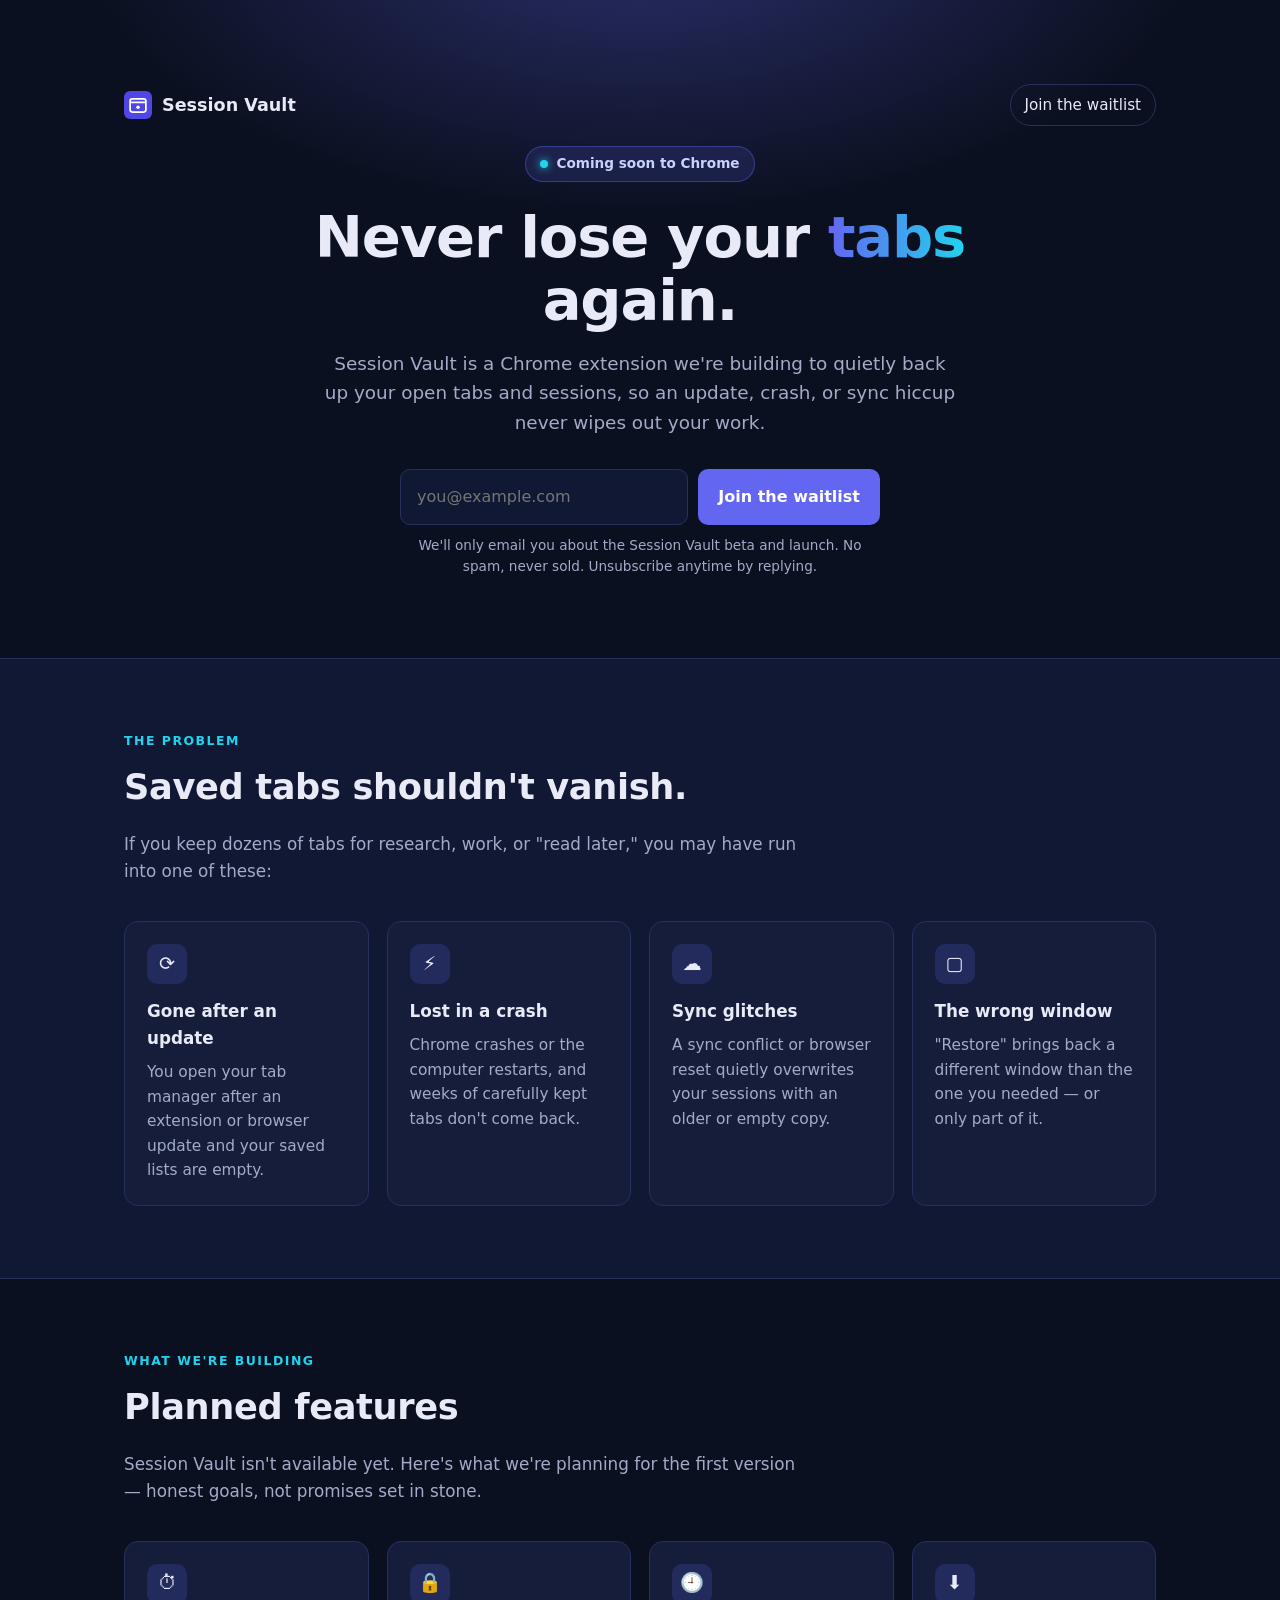
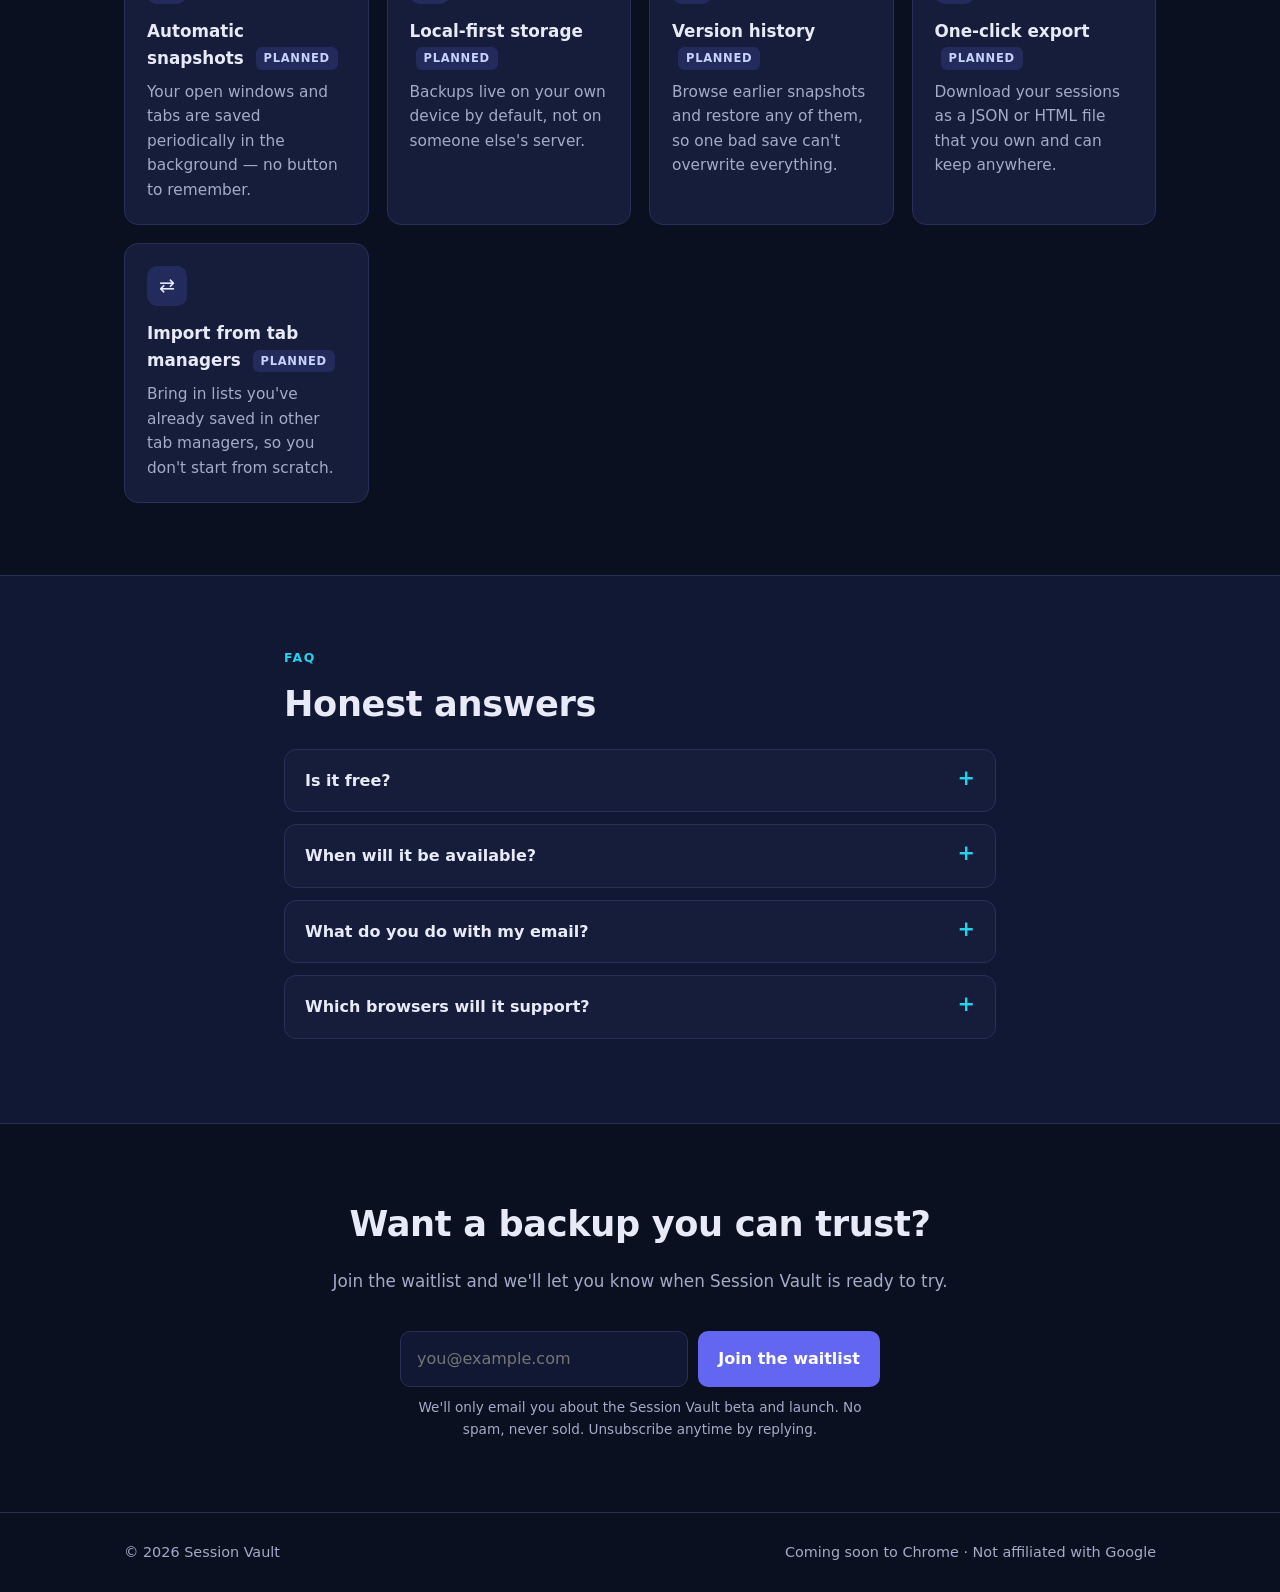
==== index.html @ 86558563 "Add Session Vault landing page" ====
<!doctype html>
<html lang="en">
<head>
  <meta charset="utf-8">
  <meta name="viewport" content="width=device-width, initial-scale=1">
  <title>Session Vault — Never lose your tabs again</title>
  <meta name="description" content="Session Vault is a Chrome extension we're building to automatically back up your open tabs and browsing sessions, with local-first storage and version history. Join the waitlist.">
  <meta name="theme-color" content="#0b1020">
  <link rel="icon" href="favicon.svg" type="image/svg+xml">
  <meta property="og:type" content="website">
  <meta property="og:title" content="Session Vault — Never lose your tabs again">
  <meta property="og:description" content="A Chrome extension we're building to reliably back up your tabs and sessions. Coming soon — join the waitlist.">
  <meta property="og:url" content="https://qqqq5566.github.io/session-vault/">
  <meta property="og:site_name" content="Session Vault">
  <meta name="twitter:card" content="summary">
  <meta name="twitter:title" content="Session Vault — Never lose your tabs again">
  <meta name="twitter:description" content="A Chrome extension we're building to reliably back up your tabs and sessions. Coming soon — join the waitlist.">
  <link rel="stylesheet" href="styles.css">
</head>
<body>
  <main>
  <div class="hero">
    <div class="wrap">
      <header>
      <nav class="nav" aria-label="Main">
        <a class="brand" href="#"><img src="favicon.svg" alt="" width="28" height="28">Session Vault</a>
        <a class="cta" href="#join">Join the waitlist</a>
      </nav>
      </header>
      <div id="top">
        <span class="badge">Coming soon to Chrome</span>
        <h1>Never lose your <span class="hl">tabs</span> again.</h1>
        <p class="sub">Session Vault is a Chrome extension we're building to quietly back up your open tabs and sessions, so an update, crash, or sync hiccup never wipes out your work.</p>
        <form class="waitlist" data-waitlist aria-label="Join the waitlist">
          <input type="text" name="_honey" tabindex="-1" autocomplete="off" style="display:none" aria-hidden="true">
          <div class="form-row">
            <label for="email-top" class="sr-only">Email address</label>
            <input id="email-top" type="email" required autocomplete="email" placeholder="you@example.com">
            <button type="submit">Join the waitlist</button>
          </div>
          <p class="privacy">We'll only email you about the Session Vault beta and launch. No spam, never sold. Unsubscribe anytime by replying.</p>
          <p class="form-success" role="status" tabindex="-1" hidden>You're on the list.<span>We'll email you when there's a beta. Thanks for helping us validate the idea.</span></p>
        </form>
      </div>
    </div>
  </div>

  <section class="alt" aria-labelledby="problem-title">
    <div class="wrap">
      <p class="eyebrow">The problem</p>
      <h2 id="problem-title">Saved tabs shouldn't vanish.</h2>
      <p class="lead">If you keep dozens of tabs for research, work, or "read later," you may have run into one of these:</p>
      <div class="grid">
        <div class="card"><div class="icon" aria-hidden="true">⟳</div><h3>Gone after an update</h3><p>You open your tab manager after an extension or browser update and your saved lists are empty.</p></div>
        <div class="card"><div class="icon" aria-hidden="true">⚡</div><h3>Lost in a crash</h3><p>Chrome crashes or the computer restarts, and weeks of carefully kept tabs don't come back.</p></div>
        <div class="card"><div class="icon" aria-hidden="true">☁</div><h3>Sync glitches</h3><p>A sync conflict or browser reset quietly overwrites your sessions with an older or empty copy.</p></div>
        <div class="card"><div class="icon" aria-hidden="true">▢</div><h3>The wrong window</h3><p>"Restore" brings back a different window than the one you needed — or only part of it.</p></div>
      </div>
    </div>
  </section>

  <section aria-labelledby="features-title">
    <div class="wrap">
      <p class="eyebrow">What we're building</p>
      <h2 id="features-title">Planned features</h2>
      <p class="lead">Session Vault isn't available yet. Here's what we're planning for the first version — honest goals, not promises set in stone.</p>
      <div class="grid">
        <div class="card"><div class="icon" aria-hidden="true">⏱</div><h3>Automatic snapshots <span class="tag">Planned</span></h3><p>Your open windows and tabs are saved periodically in the background — no button to remember.</p></div>
        <div class="card"><div class="icon" aria-hidden="true">🔒</div><h3>Local-first storage <span class="tag">Planned</span></h3><p>Backups live on your own device by default, not on someone else's server.</p></div>
        <div class="card"><div class="icon" aria-hidden="true">🕘</div><h3>Version history <span class="tag">Planned</span></h3><p>Browse earlier snapshots and restore any of them, so one bad save can't overwrite everything.</p></div>
        <div class="card"><div class="icon" aria-hidden="true">⬇</div><h3>One-click export <span class="tag">Planned</span></h3><p>Download your sessions as a JSON or HTML file that you own and can keep anywhere.</p></div>
        <div class="card"><div class="icon" aria-hidden="true">⇄</div><h3>Import from tab managers <span class="tag">Planned</span></h3><p>Bring in lists you've already saved in other tab managers, so you don't start from scratch.</p></div>
      </div>
    </div>
  </section>

  <section class="alt" aria-labelledby="faq-title">
    <div class="wrap faq">
      <p class="eyebrow">FAQ</p>
      <h2 id="faq-title">Honest answers</h2>
      <details><summary>Is it free?</summary><p>We haven't decided pricing yet. Joining the waitlist is free and doesn't commit you to anything.</p></details>
      <details><summary>When will it be available?</summary><p>We're validating interest first. We'll email you when there's a beta.</p></details>
      <details><summary>What do you do with my email?</summary><p>We only use it to tell you about the Session Vault beta and launch. We never sell or share it, and you can unsubscribe anytime by replying to any email.</p></details>
      <details><summary>Which browsers will it support?</summary><p>We're starting with Chrome. Other browsers may come later depending on interest.</p></details>
    </div>
  </section>

  <section id="join" class="final" aria-labelledby="join-title">
    <div class="wrap">
      <h2 id="join-title">Want a backup you can trust?</h2>
      <p class="lead">Join the waitlist and we'll let you know when Session Vault is ready to try.</p>
      <form class="waitlist" data-waitlist aria-label="Join the waitlist">
          <input type="text" name="_honey" tabindex="-1" autocomplete="off" style="display:none" aria-hidden="true">
          <div class="form-row">
            <label for="email-bottom" class="sr-only">Email address</label>
            <input id="email-bottom" type="email" required autocomplete="email" placeholder="you@example.com">
            <button type="submit">Join the waitlist</button>
          </div>
          <p class="privacy">We'll only email you about the Session Vault beta and launch. No spam, never sold. Unsubscribe anytime by replying.</p>
          <p class="form-success" role="status" tabindex="-1" hidden>You're on the list.<span>We'll email you when there's a beta. Thanks for helping us validate the idea.</span></p>
        </form>
    </div>
  </section>

  </main>

  <footer>
    <div class="wrap">
      <span>© 2026 Session Vault</span>
      <span>Coming soon to Chrome · Not affiliated with Google</span>
    </div>
  </footer>

  <noscript><p style="text-align:center;padding:12px">Please enable JavaScript to join the waitlist.</p></noscript>
  <script src="script.js"></script>
</body>
</html>
---- styles.css ----
:root{--bg:#0b1020;--bg2:#111833;--card:#151d3b;--text:#e8ebf7;--muted:#a3abc8;--accent:#6366f1;--accent2:#22d3ee;--border:#26305a;--radius:14px}
*{box-sizing:border-box}
html{scroll-behavior:smooth}
body{margin:0;font-family:system-ui,-apple-system,"Segoe UI",Roboto,"Helvetica Neue",Arial,sans-serif;background:var(--bg);color:var(--text);line-height:1.6;-webkit-font-smoothing:antialiased}
a{color:var(--accent2)}
.wrap{max-width:1080px;margin:0 auto;padding:0 24px}
.nav{display:flex;align-items:center;justify-content:space-between;padding:20px 0}
.brand{display:flex;align-items:center;gap:10px;font-weight:700;font-size:1.1rem;color:var(--text);text-decoration:none}
.brand img{width:28px;height:28px}
.nav a.cta{font-size:.95rem;text-decoration:none;color:var(--text);border:1px solid var(--border);padding:8px 14px;border-radius:999px}
.nav a.cta:hover{border-color:var(--accent)}
.hero{padding:64px 0 80px;text-align:center;background:radial-gradient(800px 400px at 50% -10%,rgba(99,102,241,.35),transparent 70%)}
.badge{display:inline-flex;align-items:center;gap:8px;font-size:.85rem;font-weight:600;color:#c7d2fe;background:rgba(99,102,241,.15);border:1px solid rgba(99,102,241,.4);padding:6px 14px;border-radius:999px}
.badge::before{content:"";width:8px;height:8px;border-radius:50%;background:var(--accent2);box-shadow:0 0 8px var(--accent2)}
h1{font-size:clamp(2.2rem,5vw,3.6rem);line-height:1.1;margin:24px auto 16px;max-width:800px;letter-spacing:-.02em}
h1 .hl{background:linear-gradient(90deg,var(--accent),var(--accent2));-webkit-background-clip:text;background-clip:text;color:transparent}
.sub{font-size:1.15rem;color:var(--muted);max-width:640px;margin:0 auto 32px}
.waitlist{max-width:480px;margin:0 auto}
.form-row{display:flex;gap:10px}
.form-row input{flex:1;min-width:0;font:inherit;padding:14px 16px;border-radius:10px;border:1px solid var(--border);background:var(--bg2);color:var(--text)}
.form-row input:focus{outline:2px solid var(--accent);outline-offset:1px;border-color:transparent}
.form-row button{font:inherit;font-weight:600;padding:14px 20px;border:0;border-radius:10px;background:var(--accent);color:#fff;cursor:pointer;white-space:nowrap}
.form-row button:hover{background:#5458e8}
.form-row button:focus-visible{outline:2px solid var(--accent2);outline-offset:2px}
.form-row button:disabled{opacity:.6;cursor:default}
.privacy{font-size:.85rem;color:var(--muted);margin:10px 0 0}
.form-success{margin:0;padding:14px 16px;border-radius:10px;background:rgba(34,211,238,.1);border:1px solid rgba(34,211,238,.4);color:var(--text);font-weight:600}
.form-success span{display:block;font-weight:400;color:var(--muted);font-size:.9rem}
.waitlist.is-done .form-row,.waitlist.is-done .privacy{display:none}
.sr-only{position:absolute;width:1px;height:1px;padding:0;margin:-1px;overflow:hidden;clip:rect(0,0,0,0);white-space:nowrap;border:0}
section{padding:72px 0}
section.alt{background:var(--bg2);border-top:1px solid var(--border);border-bottom:1px solid var(--border)}
.eyebrow{text-transform:uppercase;letter-spacing:.12em;font-size:.78rem;font-weight:700;color:var(--accent2);margin:0 0 8px}
h2{font-size:clamp(1.6rem,3vw,2.2rem);margin:0 0 16px;letter-spacing:-.01em}
.lead{color:var(--muted);max-width:680px;margin:0 0 36px;font-size:1.05rem}
.grid{display:grid;grid-template-columns:repeat(auto-fit,minmax(240px,1fr));gap:18px}
.card{background:var(--card);border:1px solid var(--border);border-radius:var(--radius);padding:22px}
.card h3{margin:0 0 8px;font-size:1.05rem}
.card p{margin:0;color:var(--muted);font-size:.96rem}
.icon{width:40px;height:40px;border-radius:10px;display:grid;place-items:center;background:rgba(99,102,241,.18);margin-bottom:14px;font-size:1.2rem}
.tag{display:inline-block;font-size:.72rem;font-weight:700;letter-spacing:.06em;text-transform:uppercase;color:#c7d2fe;background:rgba(99,102,241,.18);padding:2px 8px;border-radius:6px;margin-left:6px;vertical-align:middle}
.faq{max-width:760px}
.faq details{background:var(--card);border:1px solid var(--border);border-radius:12px;padding:4px 20px;margin-bottom:12px}
.faq summary{cursor:pointer;font-weight:600;padding:14px 0;list-style:none;display:flex;justify-content:space-between;gap:12px}
.faq summary::-webkit-details-marker{display:none}
.faq summary::after{content:"+";color:var(--accent2);font-size:1.3rem;line-height:1}
.faq details[open] summary::after{content:"−"}
.faq details p{margin:0 0 16px;color:var(--muted)}
.final{text-align:center}
.final .lead{margin-left:auto;margin-right:auto}
footer{border-top:1px solid var(--border);padding:28px 0;color:var(--muted);font-size:.9rem}
footer .wrap{display:flex;justify-content:space-between;flex-wrap:wrap;gap:8px}
@media (max-width:560px){
  .hero{padding:40px 0 56px}
  .form-row{flex-direction:column}
  .form-row button{width:100%}
  section{padding:56px 0}
  .nav a.cta{display:none}
}
@media (prefers-reduced-motion:reduce){html{scroll-behavior:auto}}
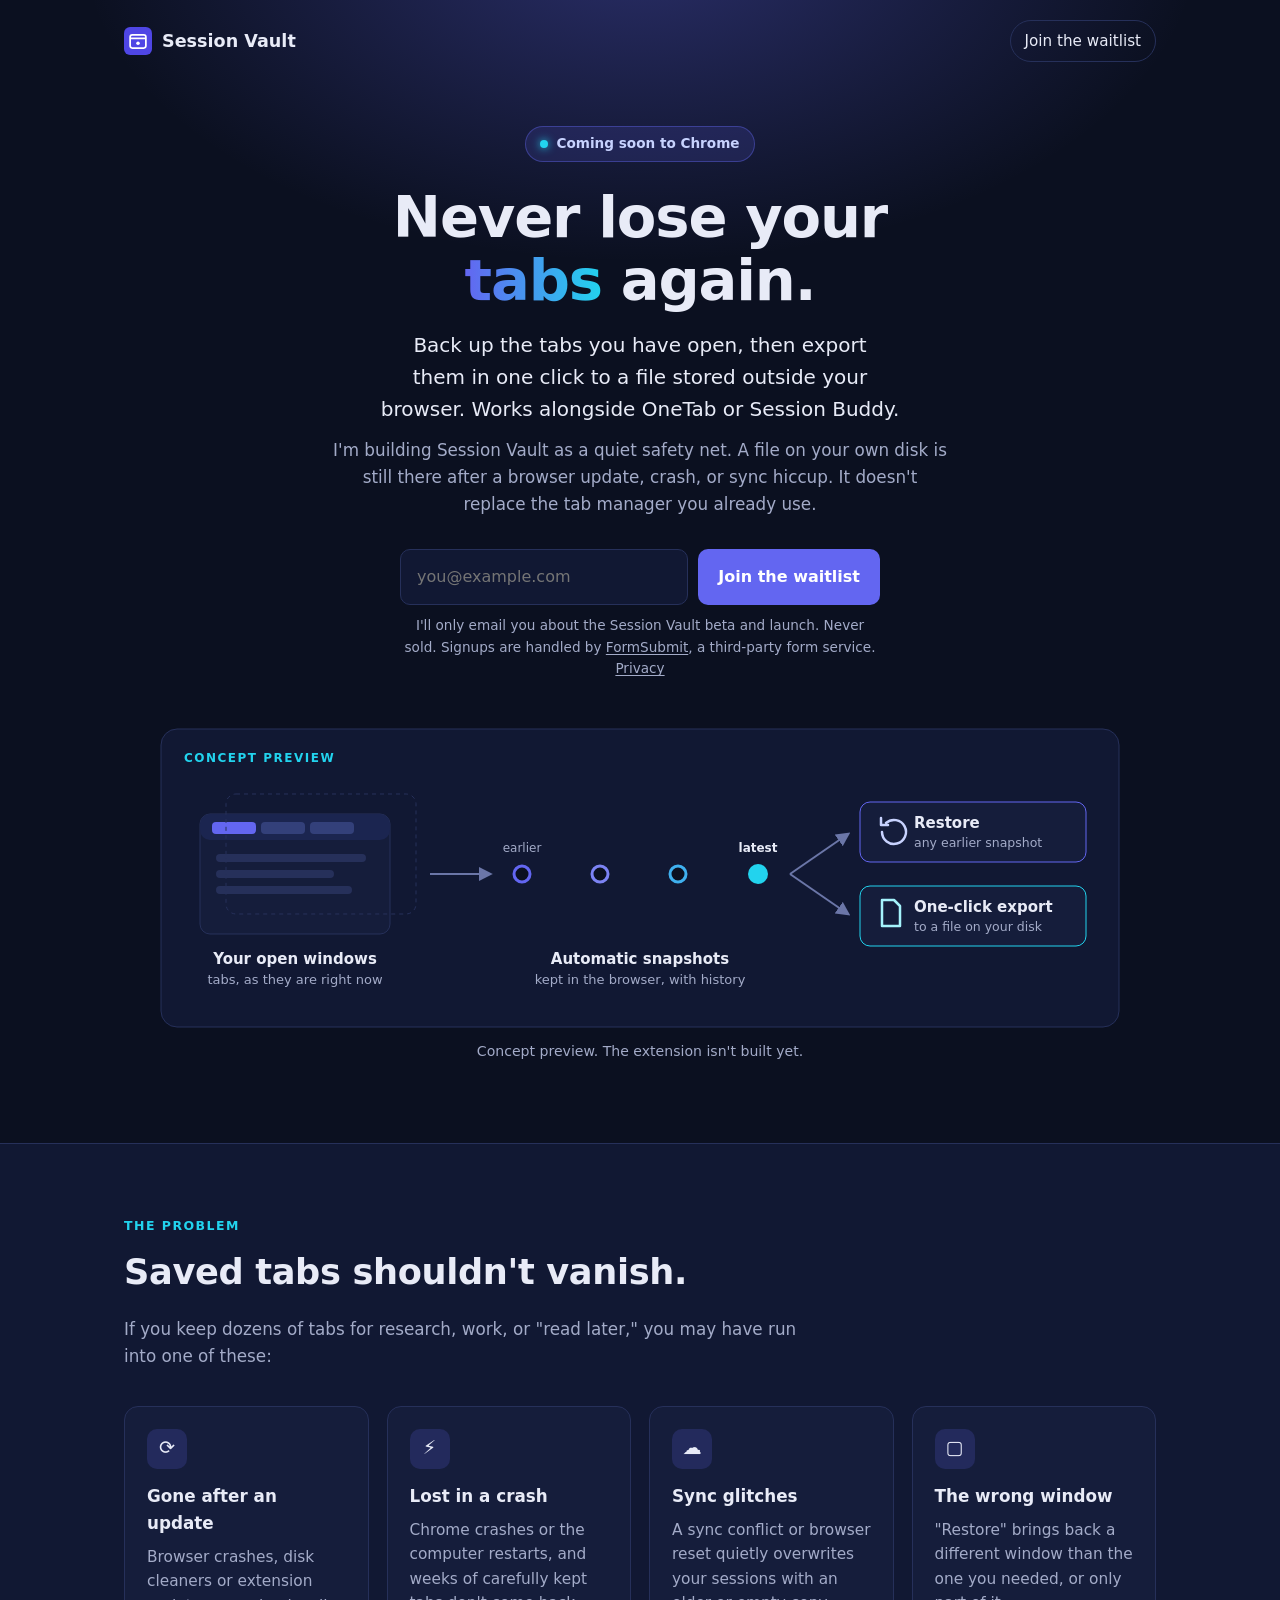
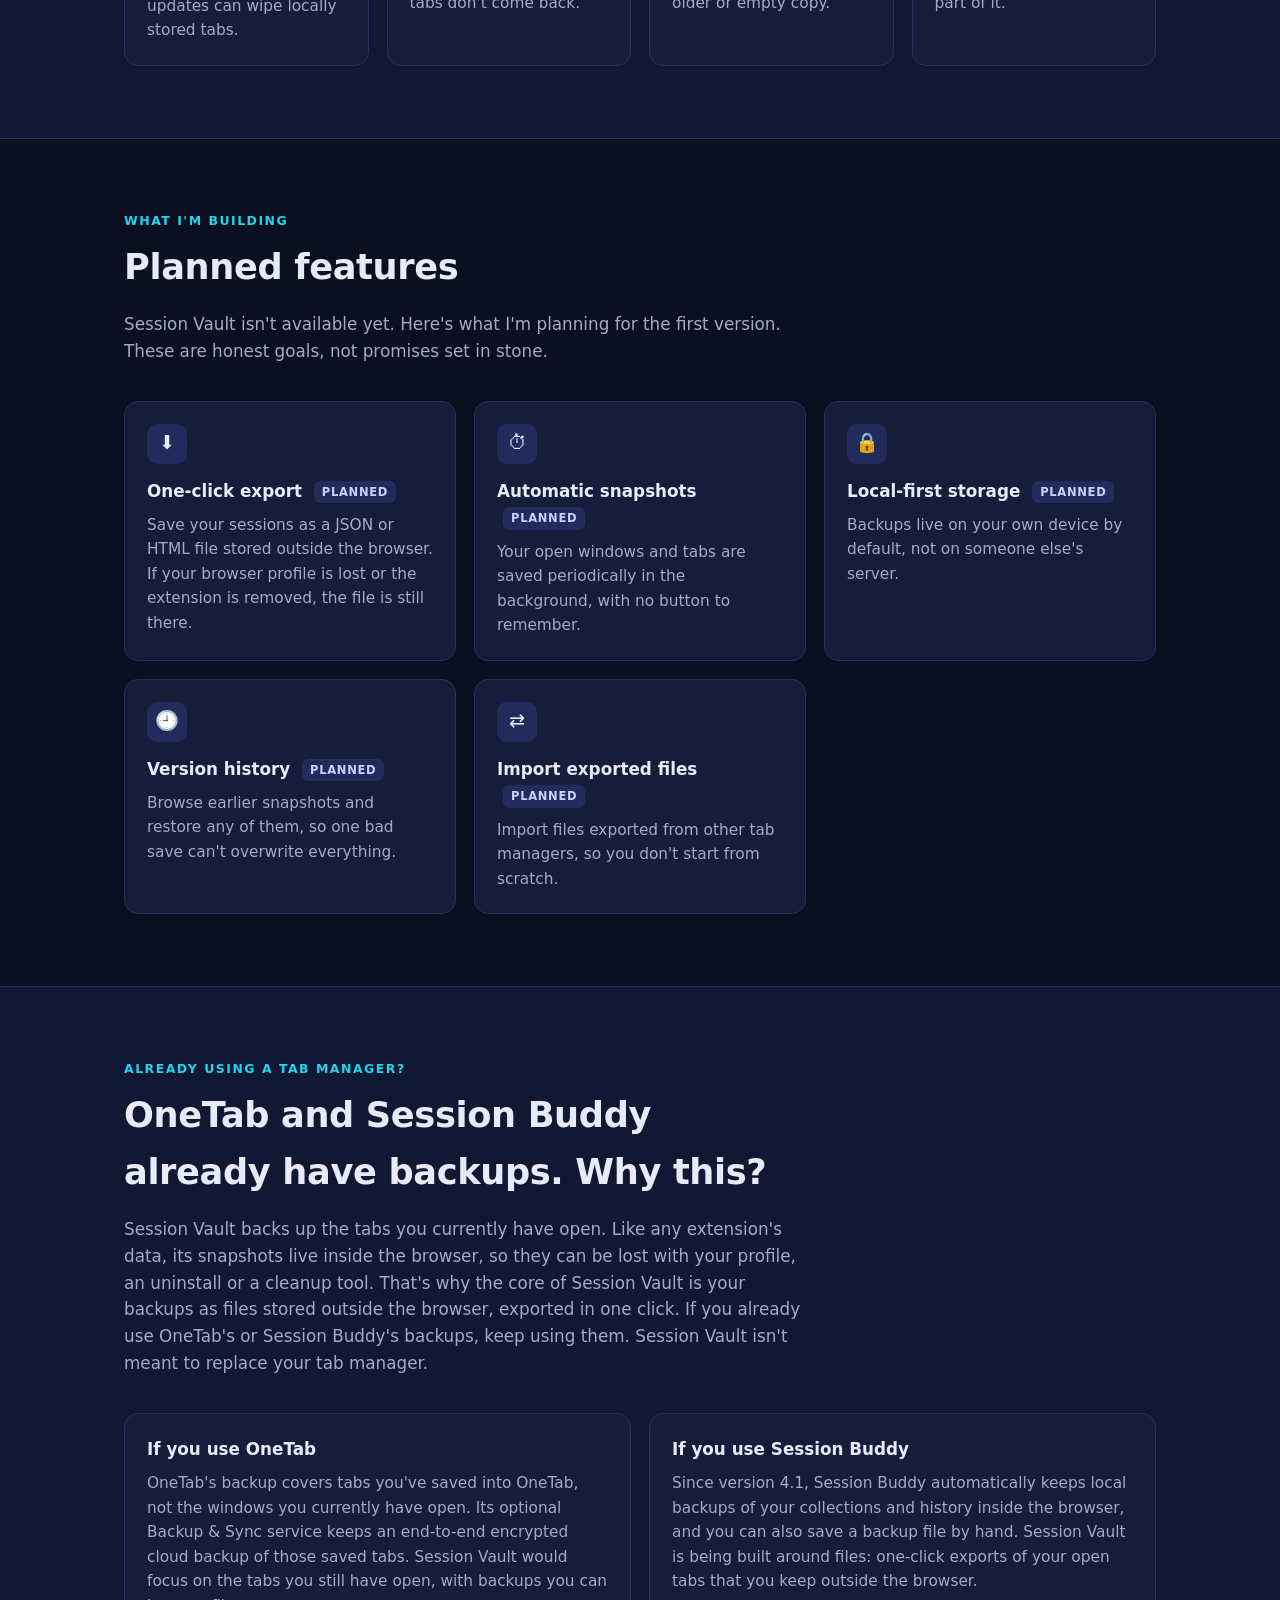
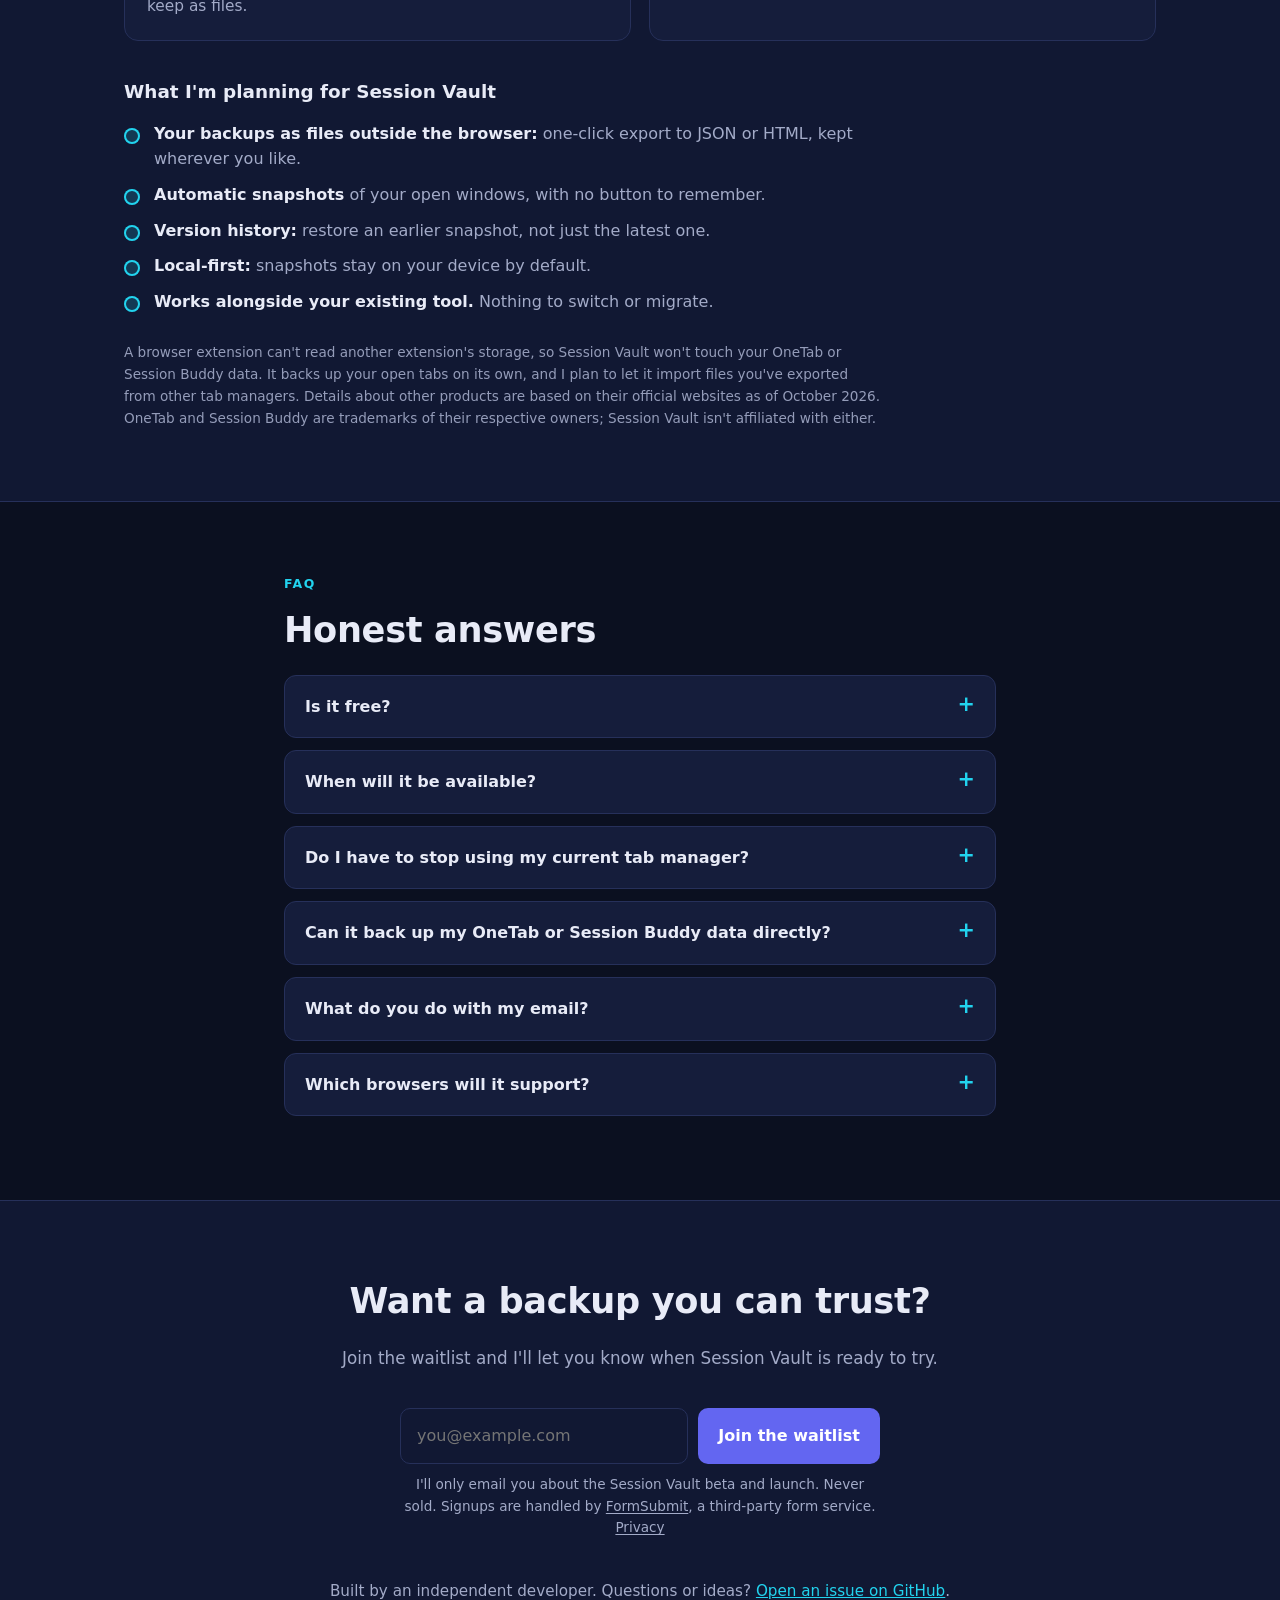
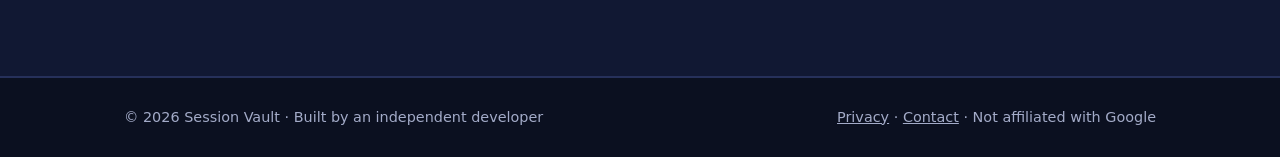
==== commit ce011001: "Landing page v3: comparison, privacy page, removal form" ====
--- a/index.html
+++ b/index.html
@@ -3,45 +3,139 @@
 <head>
   <meta charset="utf-8">
   <meta name="viewport" content="width=device-width, initial-scale=1">
-  <title>Session Vault — Never lose your tabs again</title>
-  <meta name="description" content="Session Vault is a Chrome extension we're building to automatically back up your open tabs and browsing sessions, with local-first storage and version history. Join the waitlist.">
+  <title>Session Vault | Never lose your tabs again</title>
+  <meta name="description" content="Session Vault is a Chrome extension I'm building. It backs up the tabs you have open, with version history and one-click export to a file stored outside your browser. Works alongside OneTab or Session Buddy. Join the waitlist.">
   <meta name="theme-color" content="#0b1020">
   <link rel="icon" href="favicon.svg" type="image/svg+xml">
   <meta property="og:type" content="website">
-  <meta property="og:title" content="Session Vault — Never lose your tabs again">
-  <meta property="og:description" content="A Chrome extension we're building to reliably back up your tabs and sessions. Coming soon — join the waitlist.">
+  <meta property="og:title" content="Session Vault | Never lose your tabs again">
+  <meta property="og:description" content="Back up the tabs you have open and export them in one click to a file outside your browser. A Chrome extension I'm building. Join the waitlist.">
   <meta property="og:url" content="https://qqqq5566.github.io/session-vault/">
   <meta property="og:site_name" content="Session Vault">
   <meta name="twitter:card" content="summary">
-  <meta name="twitter:title" content="Session Vault — Never lose your tabs again">
-  <meta name="twitter:description" content="A Chrome extension we're building to reliably back up your tabs and sessions. Coming soon — join the waitlist.">
+  <meta name="twitter:title" content="Session Vault | Never lose your tabs again">
+  <meta name="twitter:description" content="Back up the tabs you have open and export them in one click to a file outside your browser. A Chrome extension I'm building. Join the waitlist.">
   <link rel="stylesheet" href="styles.css">
 </head>
 <body>
-  <main>
-  <div class="hero">
-    <div class="wrap">
-      <header>
+  <header class="site-header">
+    <div class="wrap">
       <nav class="nav" aria-label="Main">
-        <a class="brand" href="#"><img src="favicon.svg" alt="" width="28" height="28">Session Vault</a>
+        <a class="brand" href="./"><img src="favicon.svg" alt="" width="28" height="28">Session Vault</a>
         <a class="cta" href="#join">Join the waitlist</a>
       </nav>
-      </header>
-      <div id="top">
-        <span class="badge">Coming soon to Chrome</span>
-        <h1>Never lose your <span class="hl">tabs</span> again.</h1>
-        <p class="sub">Session Vault is a Chrome extension we're building to quietly back up your open tabs and sessions, so an update, crash, or sync hiccup never wipes out your work.</p>
-        <form class="waitlist" data-waitlist aria-label="Join the waitlist">
-          <input type="text" name="_honey" tabindex="-1" autocomplete="off" style="display:none" aria-hidden="true">
-          <div class="form-row">
-            <label for="email-top" class="sr-only">Email address</label>
-            <input id="email-top" type="email" required autocomplete="email" placeholder="you@example.com">
-            <button type="submit">Join the waitlist</button>
-          </div>
-          <p class="privacy">We'll only email you about the Session Vault beta and launch. No spam, never sold. Unsubscribe anytime by replying.</p>
-          <p class="form-success" role="status" tabindex="-1" hidden>You're on the list.<span>We'll email you when there's a beta. Thanks for helping us validate the idea.</span></p>
-        </form>
-      </div>
+    </div>
+  </header>
+
+  <main>
+  <div class="hero" id="top">
+    <div class="wrap">
+      <span class="badge">Coming soon to Chrome</span>
+      <h1>Never lose your <span class="hl">tabs</span> again.</h1>
+      <p class="sub">Back up the tabs you have open, then export them in one click to a file stored outside your browser. Works alongside OneTab or Session Buddy.</p>
+      <p class="sub2">I'm building Session Vault as a quiet safety net. A file on your own disk is still there after a browser update, crash, or sync hiccup. It doesn't replace the tab manager you already use.</p>
+      <form class="waitlist" data-waitlist aria-label="Join the waitlist">
+        <input type="text" name="_honey" tabindex="-1" autocomplete="off" style="display:none" aria-hidden="true">
+        <div class="form-row">
+          <label for="email-top" class="sr-only">Email address</label>
+          <input id="email-top" type="email" required autocomplete="email" placeholder="you@example.com" aria-describedby="note-top">
+          <button type="submit">Join the waitlist</button>
+        </div>
+        <p class="form-error" role="alert"></p>
+        <p class="privacy" id="note-top">I'll only email you about the Session Vault beta and launch. Never sold. Signups are handled by <a href="https://formsubmit.co" rel="noopener">FormSubmit</a>, a third-party form service. <a href="privacy.html">Privacy</a></p>
+        <p class="form-success" role="status" tabindex="-1" hidden>You're on the list.<span>I'll email you when there's a beta. Thanks for helping me validate the idea.</span></p>
+      </form>
+
+      <figure class="diagram">
+        <svg class="diagram-wide" viewBox="0 0 960 300" role="img" aria-labelledby="dg-title dg-desc" xmlns="http://www.w3.org/2000/svg">
+          <title id="dg-title">Concept diagram of how Session Vault is planned to work</title>
+          <desc id="dg-desc">Your open browser windows are saved automatically as a timeline of snapshots in the browser. From the timeline you can restore an earlier snapshot, or export it in one click to a file stored outside the browser.</desc>
+          <defs>
+            <linearGradient id="dg-line" x1="0" x2="1"><stop offset="0" stop-color="#6366f1"/><stop offset="1" stop-color="#22d3ee"/></linearGradient>
+            <marker id="dg-arrow" viewBox="0 0 10 10" refX="8" refY="5" markerWidth="7" markerHeight="7" orient="auto-start-reverse"><path d="M0 0L10 5L0 10z" fill="#6b76a8"/></marker>
+          </defs>
+          <rect x="1" y="1" width="958" height="298" rx="16" fill="#111833" stroke="#26305a"/>
+          <text x="24" y="34" fill="#22d3ee" font-size="12" font-weight="700" letter-spacing="1.5" font-family="system-ui,sans-serif">CONCEPT PREVIEW</text>
+
+          <!-- 1. browser windows -->
+          <g font-family="system-ui,sans-serif">
+            <rect x="40" y="86" width="190" height="120" rx="10" fill="#151d3b" stroke="#26305a"/>
+            <rect x="40" y="86" width="190" height="26" rx="10" fill="#1b2550"/>
+            <rect x="52" y="94" width="44" height="12" rx="4" fill="#6366f1"/><rect x="101" y="94" width="44" height="12" rx="4" fill="#33407a"/><rect x="150" y="94" width="44" height="12" rx="4" fill="#33407a"/>
+            <rect x="56" y="126" width="150" height="8" rx="4" fill="#26305a"/><rect x="56" y="142" width="118" height="8" rx="4" fill="#26305a"/><rect x="56" y="158" width="136" height="8" rx="4" fill="#26305a"/>
+            <rect x="66" y="66" width="190" height="120" rx="10" fill="none" stroke="#26305a" stroke-dasharray="4 4"/>
+            <text x="135" y="236" text-anchor="middle" fill="#e8ebf7" font-size="15" font-weight="600">Your open windows</text>
+            <text x="135" y="256" text-anchor="middle" fill="#a3abc8" font-size="13">tabs, as they are right now</text>
+          </g>
+
+          <path d="M270 146H330" stroke="#6b76a8" stroke-width="2" marker-end="url(#dg-arrow)"/>
+
+          <!-- 2. snapshot timeline -->
+          <g font-family="system-ui,sans-serif">
+            <line x1="352" y1="146" x2="608" y2="146" stroke="url(#dg-line)" stroke-width="4" stroke-linecap="round"/>
+            <circle cx="362" cy="146" r="8" fill="#0b1020" stroke="#6366f1" stroke-width="3"/>
+            <circle cx="440" cy="146" r="8" fill="#0b1020" stroke="#7c83f3" stroke-width="3"/>
+            <circle cx="518" cy="146" r="8" fill="#0b1020" stroke="#3fb0ef" stroke-width="3"/>
+            <circle cx="598" cy="146" r="10" fill="#22d3ee"/>
+            <text x="362" y="124" text-anchor="middle" fill="#a3abc8" font-size="12">earlier</text>
+            <text x="598" y="124" text-anchor="middle" fill="#e8ebf7" font-size="12" font-weight="600">latest</text>
+            <text x="480" y="236" text-anchor="middle" fill="#e8ebf7" font-size="15" font-weight="600">Automatic snapshots</text>
+            <text x="480" y="256" text-anchor="middle" fill="#a3abc8" font-size="13">kept in the browser, with history</text>
+          </g>
+
+          <path d="M630 146L688 106" stroke="#6b76a8" stroke-width="2" marker-end="url(#dg-arrow)"/>
+          <path d="M630 146L688 186" stroke="#6b76a8" stroke-width="2" marker-end="url(#dg-arrow)"/>
+
+          <!-- 3. restore / export -->
+          <g font-family="system-ui,sans-serif">
+            <rect x="700" y="74" width="226" height="60" rx="10" fill="#151d3b" stroke="#6366f1"/>
+            <path d="M722 104a12 12 0 1 0 4-9" fill="none" stroke="#c7d2fe" stroke-width="2.5" stroke-linecap="round"/><path d="M721 90v7h7" fill="none" stroke="#c7d2fe" stroke-width="2.5" stroke-linecap="round" stroke-linejoin="round"/>
+            <text x="754" y="100" fill="#e8ebf7" font-size="15" font-weight="600">Restore</text>
+            <text x="754" y="119" fill="#a3abc8" font-size="12.5">any earlier snapshot</text>
+            <rect x="700" y="158" width="226" height="60" rx="10" fill="#151d3b" stroke="#22d3ee"/>
+            <path d="M722 172h12l6 6v20h-18z" fill="none" stroke="#a5f3fc" stroke-width="2.5" stroke-linejoin="round"/>
+            <text x="754" y="184" fill="#e8ebf7" font-size="15" font-weight="600">One-click export</text>
+            <text x="754" y="203" fill="#a3abc8" font-size="12.5">to a file on your disk</text>
+          </g>
+        </svg>
+
+        <svg class="diagram-tall" viewBox="0 0 340 520" role="img" aria-labelledby="dgm-title" xmlns="http://www.w3.org/2000/svg">
+          <title id="dgm-title">Concept diagram: open windows are saved as automatic snapshots, which you can restore or export in one click to a file outside the browser</title>
+          <defs>
+            <linearGradient id="dgm-line" x1="0" x2="1"><stop offset="0" stop-color="#6366f1"/><stop offset="1" stop-color="#22d3ee"/></linearGradient>
+            <marker id="dgm-arrow" viewBox="0 0 10 10" refX="8" refY="5" markerWidth="7" markerHeight="7" orient="auto-start-reverse"><path d="M0 0L10 5L0 10z" fill="#6b76a8"/></marker>
+          </defs>
+          <rect x="1" y="1" width="338" height="518" rx="16" fill="#111833" stroke="#26305a"/>
+          <g font-family="system-ui,sans-serif">
+            <text x="20" y="32" fill="#22d3ee" font-size="12" font-weight="700" letter-spacing="1.5">CONCEPT PREVIEW</text>
+            <rect x="85" y="56" width="170" height="96" rx="10" fill="#151d3b" stroke="#26305a"/>
+            <rect x="85" y="56" width="170" height="24" rx="10" fill="#1b2550"/>
+            <rect x="96" y="63" width="40" height="11" rx="4" fill="#6366f1"/><rect x="141" y="63" width="40" height="11" rx="4" fill="#33407a"/><rect x="186" y="63" width="40" height="11" rx="4" fill="#33407a"/>
+            <rect x="100" y="92" width="130" height="8" rx="4" fill="#26305a"/><rect x="100" y="108" width="100" height="8" rx="4" fill="#26305a"/><rect x="100" y="124" width="116" height="8" rx="4" fill="#26305a"/>
+            <text x="170" y="176" text-anchor="middle" fill="#e8ebf7" font-size="15" font-weight="600">Your open windows</text>
+            <path d="M170 190V218" stroke="#6b76a8" stroke-width="2" marker-end="url(#dgm-arrow)"/>
+            <line x1="60" y1="252" x2="280" y2="252" stroke="url(#dgm-line)" stroke-width="4" stroke-linecap="round"/>
+            <circle cx="66" cy="252" r="8" fill="#0b1020" stroke="#6366f1" stroke-width="3"/>
+            <circle cx="136" cy="252" r="8" fill="#0b1020" stroke="#7c83f3" stroke-width="3"/>
+            <circle cx="206" cy="252" r="8" fill="#0b1020" stroke="#3fb0ef" stroke-width="3"/>
+            <circle cx="274" cy="252" r="10" fill="#22d3ee"/>
+            <text x="66" y="236" text-anchor="middle" fill="#a3abc8" font-size="12">earlier</text>
+            <text x="274" y="236" text-anchor="middle" fill="#e8ebf7" font-size="12" font-weight="600">latest</text>
+            <text x="170" y="290" text-anchor="middle" fill="#e8ebf7" font-size="15" font-weight="600">Automatic snapshots</text>
+            <text x="170" y="309" text-anchor="middle" fill="#a3abc8" font-size="13">kept in the browser, with history</text>
+            <path d="M150 324L112 352" stroke="#6b76a8" stroke-width="2" marker-end="url(#dgm-arrow)"/>
+            <path d="M190 324L228 352" stroke="#6b76a8" stroke-width="2" marker-end="url(#dgm-arrow)"/>
+            <rect x="16" y="364" width="148" height="80" rx="10" fill="#151d3b" stroke="#6366f1"/>
+            <text x="90" y="396" text-anchor="middle" fill="#e8ebf7" font-size="15" font-weight="600">Restore</text>
+            <text x="90" y="416" text-anchor="middle" fill="#a3abc8" font-size="12.5">an earlier snapshot</text>
+            <rect x="176" y="364" width="148" height="80" rx="10" fill="#151d3b" stroke="#22d3ee"/>
+            <text x="250" y="396" text-anchor="middle" fill="#e8ebf7" font-size="15" font-weight="600">One-click export</text>
+            <text x="250" y="416" text-anchor="middle" fill="#a3abc8" font-size="12.5">to a file on your disk</text>
+            <text x="170" y="484" text-anchor="middle" fill="#6b76a8" font-size="12">Illustration, not a screenshot</text>
+          </g>
+        </svg>
+        <figcaption>Concept preview. The extension isn't built yet.</figcaption>
+      </figure>
     </div>
   </div>
 
@@ -51,63 +145,93 @@
       <h2 id="problem-title">Saved tabs shouldn't vanish.</h2>
       <p class="lead">If you keep dozens of tabs for research, work, or "read later," you may have run into one of these:</p>
       <div class="grid">
-        <div class="card"><div class="icon" aria-hidden="true">⟳</div><h3>Gone after an update</h3><p>You open your tab manager after an extension or browser update and your saved lists are empty.</p></div>
+        <div class="card"><div class="icon" aria-hidden="true">⟳</div><h3>Gone after an update</h3><p>Browser crashes, disk cleaners or extension updates can wipe locally stored tabs.</p></div>
         <div class="card"><div class="icon" aria-hidden="true">⚡</div><h3>Lost in a crash</h3><p>Chrome crashes or the computer restarts, and weeks of carefully kept tabs don't come back.</p></div>
         <div class="card"><div class="icon" aria-hidden="true">☁</div><h3>Sync glitches</h3><p>A sync conflict or browser reset quietly overwrites your sessions with an older or empty copy.</p></div>
-        <div class="card"><div class="icon" aria-hidden="true">▢</div><h3>The wrong window</h3><p>"Restore" brings back a different window than the one you needed — or only part of it.</p></div>
+        <div class="card"><div class="icon" aria-hidden="true">▢</div><h3>The wrong window</h3><p>"Restore" brings back a different window than the one you needed, or only part of it.</p></div>
       </div>
     </div>
   </section>
 
   <section aria-labelledby="features-title">
     <div class="wrap">
-      <p class="eyebrow">What we're building</p>
+      <p class="eyebrow">What I'm building</p>
       <h2 id="features-title">Planned features</h2>
-      <p class="lead">Session Vault isn't available yet. Here's what we're planning for the first version — honest goals, not promises set in stone.</p>
-      <div class="grid">
-        <div class="card"><div class="icon" aria-hidden="true">⏱</div><h3>Automatic snapshots <span class="tag">Planned</span></h3><p>Your open windows and tabs are saved periodically in the background — no button to remember.</p></div>
+      <p class="lead">Session Vault isn't available yet. Here's what I'm planning for the first version. These are honest goals, not promises set in stone.</p>
+      <div class="grid grid-3">
+        <div class="card"><div class="icon" aria-hidden="true">⬇</div><h3>One-click export <span class="tag">Planned</span></h3><p>Save your sessions as a JSON or HTML file stored outside the browser. If your browser profile is lost or the extension is removed, the file is still there.</p></div>
+        <div class="card"><div class="icon" aria-hidden="true">⏱</div><h3>Automatic snapshots <span class="tag">Planned</span></h3><p>Your open windows and tabs are saved periodically in the background, with no button to remember.</p></div>
         <div class="card"><div class="icon" aria-hidden="true">🔒</div><h3>Local-first storage <span class="tag">Planned</span></h3><p>Backups live on your own device by default, not on someone else's server.</p></div>
         <div class="card"><div class="icon" aria-hidden="true">🕘</div><h3>Version history <span class="tag">Planned</span></h3><p>Browse earlier snapshots and restore any of them, so one bad save can't overwrite everything.</p></div>
-        <div class="card"><div class="icon" aria-hidden="true">⬇</div><h3>One-click export <span class="tag">Planned</span></h3><p>Download your sessions as a JSON or HTML file that you own and can keep anywhere.</p></div>
-        <div class="card"><div class="icon" aria-hidden="true">⇄</div><h3>Import from tab managers <span class="tag">Planned</span></h3><p>Bring in lists you've already saved in other tab managers, so you don't start from scratch.</p></div>
+        <div class="card"><div class="icon" aria-hidden="true">⇄</div><h3>Import exported files <span class="tag">Planned</span></h3><p>Import files exported from other tab managers, so you don't start from scratch.</p></div>
       </div>
     </div>
   </section>
 
-  <section class="alt" aria-labelledby="faq-title">
+  <section class="alt" id="compare" aria-labelledby="compare-title">
+    <div class="wrap">
+      <p class="eyebrow">Already using a tab manager?</p>
+      <h2 id="compare-title">OneTab and Session Buddy already have backups. Why this?</h2>
+      <p class="lead">Session Vault backs up the tabs you currently have open. Like any extension's data, its snapshots live inside the browser, so they can be lost with your profile, an uninstall or a cleanup tool. That's why the core of Session Vault is your backups as files stored outside the browser, exported in one click. If you already use OneTab's or Session Buddy's backups, keep using them. Session Vault isn't meant to replace your tab manager.</p>
+      <div class="compare">
+        <div class="card">
+          <h3>If you use OneTab</h3>
+          <p>OneTab's backup covers tabs you've saved into OneTab, not the windows you currently have open. Its optional Backup &amp; Sync service keeps an end-to-end encrypted cloud backup of those saved tabs. Session Vault would focus on the tabs you still have open, with backups you can keep as files.</p>
+        </div>
+        <div class="card">
+          <h3>If you use Session Buddy</h3>
+          <p>Since version 4.1, Session Buddy automatically keeps local backups of your collections and history inside the browser, and you can also save a backup file by hand. Session Vault is being built around files: one-click exports of your open tabs that you keep outside the browser.</p>
+        </div>
+      </div>
+      <h3 class="compare-sub">What I'm planning for Session Vault</h3>
+      <ul class="checklist">
+        <li><strong>Your backups as files outside the browser:</strong> one-click export to JSON or HTML, kept wherever you like.</li>
+        <li><strong>Automatic snapshots</strong> of your open windows, with no button to remember.</li>
+        <li><strong>Version history:</strong> restore an earlier snapshot, not just the latest one.</li>
+        <li><strong>Local-first:</strong> snapshots stay on your device by default.</li>
+        <li><strong>Works alongside your existing tool.</strong> Nothing to switch or migrate.</li>
+      </ul>
+      <p class="fineprint">A browser extension can't read another extension's storage, so Session Vault won't touch your OneTab or Session Buddy data. It backs up your open tabs on its own, and I plan to let it import files you've exported from other tab managers. Details about other products are based on their official websites as of October 2026. OneTab and Session Buddy are trademarks of their respective owners; Session Vault isn't affiliated with either.</p>
+    </div>
+  </section>
+
+  <section aria-labelledby="faq-title">
     <div class="wrap faq">
       <p class="eyebrow">FAQ</p>
       <h2 id="faq-title">Honest answers</h2>
-      <details><summary>Is it free?</summary><p>We haven't decided pricing yet. Joining the waitlist is free and doesn't commit you to anything.</p></details>
-      <details><summary>When will it be available?</summary><p>We're validating interest first. We'll email you when there's a beta.</p></details>
-      <details><summary>What do you do with my email?</summary><p>We only use it to tell you about the Session Vault beta and launch. We never sell or share it, and you can unsubscribe anytime by replying to any email.</p></details>
-      <details><summary>Which browsers will it support?</summary><p>We're starting with Chrome. Other browsers may come later depending on interest.</p></details>
-    </div>
-  </section>
-
-  <section id="join" class="final" aria-labelledby="join-title">
+      <details><summary>Is it free?</summary><p>I haven't decided pricing yet. Joining the waitlist is free and doesn't commit you to anything.</p></details>
+      <details><summary>When will it be available?</summary><p>I'm validating interest first. I'll email you when there's a beta.</p></details>
+      <details><summary>Do I have to stop using my current tab manager?</summary><p>No. Session Vault is designed to run alongside OneTab, Session Buddy, or whatever you use today, as an extra backup.</p></details>
+      <details><summary>Can it back up my OneTab or Session Buddy data directly?</summary><p>No. Chrome doesn't let one extension read another extension's storage. Session Vault backs up the tabs you have open, and I plan to support importing files you've exported from other tab managers.</p></details>
+      <details><summary>What do you do with my email?</summary><p>I only use it to tell you about the Session Vault beta and launch. It's never sold. The form is processed by FormSubmit, a third-party form service. See the <a href="privacy.html">privacy page</a> for details and how to have it deleted.</p></details>
+      <details><summary>Which browsers will it support?</summary><p>I'm starting with Chrome. Other browsers may come later depending on interest.</p></details>
+    </div>
+  </section>
+
+  <section id="join" class="final alt" aria-labelledby="join-title">
     <div class="wrap">
       <h2 id="join-title">Want a backup you can trust?</h2>
-      <p class="lead">Join the waitlist and we'll let you know when Session Vault is ready to try.</p>
+      <p class="lead">Join the waitlist and I'll let you know when Session Vault is ready to try.</p>
       <form class="waitlist" data-waitlist aria-label="Join the waitlist">
-          <input type="text" name="_honey" tabindex="-1" autocomplete="off" style="display:none" aria-hidden="true">
-          <div class="form-row">
-            <label for="email-bottom" class="sr-only">Email address</label>
-            <input id="email-bottom" type="email" required autocomplete="email" placeholder="you@example.com">
-            <button type="submit">Join the waitlist</button>
-          </div>
-          <p class="privacy">We'll only email you about the Session Vault beta and launch. No spam, never sold. Unsubscribe anytime by replying.</p>
-          <p class="form-success" role="status" tabindex="-1" hidden>You're on the list.<span>We'll email you when there's a beta. Thanks for helping us validate the idea.</span></p>
-        </form>
-    </div>
-  </section>
-
+        <input type="text" name="_honey" tabindex="-1" autocomplete="off" style="display:none" aria-hidden="true">
+        <div class="form-row">
+          <label for="email-bottom" class="sr-only">Email address</label>
+          <input id="email-bottom" type="email" required autocomplete="email" placeholder="you@example.com" aria-describedby="note-bottom">
+          <button type="submit">Join the waitlist</button>
+        </div>
+        <p class="form-error" role="alert"></p>
+        <p class="privacy" id="note-bottom">I'll only email you about the Session Vault beta and launch. Never sold. Signups are handled by <a href="https://formsubmit.co" rel="noopener">FormSubmit</a>, a third-party form service. <a href="privacy.html">Privacy</a></p>
+        <p class="form-success" role="status" tabindex="-1" hidden>You're on the list.<span>I'll email you when there's a beta. Thanks for helping me validate the idea.</span></p>
+      </form>
+      <p class="maker">Built by an independent developer. Questions or ideas? <a href="https://github.com/qqqq5566/session-vault/issues" rel="noopener">Open an issue on GitHub</a>.</p>
+    </div>
+  </section>
   </main>
 
   <footer>
     <div class="wrap">
-      <span>© 2026 Session Vault</span>
-      <span>Coming soon to Chrome · Not affiliated with Google</span>
+      <span>© 2026 Session Vault · Built by an independent developer</span>
+      <span><a href="privacy.html">Privacy</a> · <a href="https://github.com/qqqq5566/session-vault/issues" rel="noopener">Contact</a> · Not affiliated with Google</span>
     </div>
   </footer>
 
--- a/styles.css
+++ b/styles.css
@@ -1,7 +1,7 @@
 :root{--bg:#0b1020;--bg2:#111833;--card:#151d3b;--text:#e8ebf7;--muted:#a3abc8;--accent:#6366f1;--accent2:#22d3ee;--border:#26305a;--radius:14px}
 *{box-sizing:border-box}
 html{scroll-behavior:smooth}
-body{margin:0;font-family:system-ui,-apple-system,"Segoe UI",Roboto,"Helvetica Neue",Arial,sans-serif;background:var(--bg);color:var(--text);line-height:1.6;-webkit-font-smoothing:antialiased}
+body{margin:0;font-family:system-ui,-apple-system,"Segoe UI",Roboto,"Helvetica Neue",Arial,sans-serif;background:radial-gradient(800px 460px at 50% -60px,rgba(99,102,241,.35),transparent 70%) no-repeat,var(--bg);color:var(--text);line-height:1.6;-webkit-font-smoothing:antialiased}
 a{color:var(--accent2)}
 .wrap{max-width:1080px;margin:0 auto;padding:0 24px}
 .nav{display:flex;align-items:center;justify-content:space-between;padding:20px 0}
@@ -9,12 +9,13 @@
 .brand img{width:28px;height:28px}
 .nav a.cta{font-size:.95rem;text-decoration:none;color:var(--text);border:1px solid var(--border);padding:8px 14px;border-radius:999px}
 .nav a.cta:hover{border-color:var(--accent)}
-.hero{padding:64px 0 80px;text-align:center;background:radial-gradient(800px 400px at 50% -10%,rgba(99,102,241,.35),transparent 70%)}
+.hero{padding:44px 0 80px;text-align:center}
 .badge{display:inline-flex;align-items:center;gap:8px;font-size:.85rem;font-weight:600;color:#c7d2fe;background:rgba(99,102,241,.15);border:1px solid rgba(99,102,241,.4);padding:6px 14px;border-radius:999px}
 .badge::before{content:"";width:8px;height:8px;border-radius:50%;background:var(--accent2);box-shadow:0 0 8px var(--accent2)}
 h1{font-size:clamp(2.2rem,5vw,3.6rem);line-height:1.1;margin:24px auto 16px;max-width:800px;letter-spacing:-.02em}
 h1 .hl{background:linear-gradient(90deg,var(--accent),var(--accent2));-webkit-background-clip:text;background-clip:text;color:transparent}
-.sub{font-size:1.15rem;color:var(--muted);max-width:640px;margin:0 auto 32px}
+.sub{font-size:1.25rem;color:var(--text);font-weight:500;max-width:640px;margin:0 auto 12px}
+.sub2{font-size:1.05rem;color:var(--muted);max-width:620px;margin:0 auto 32px}
 .waitlist{max-width:480px;margin:0 auto}
 .form-row{display:flex;gap:10px}
 .form-row input{flex:1;min-width:0;font:inherit;padding:14px 16px;border-radius:10px;border:1px solid var(--border);background:var(--bg2);color:var(--text)}
@@ -24,9 +25,14 @@
 .form-row button:focus-visible{outline:2px solid var(--accent2);outline-offset:2px}
 .form-row button:disabled{opacity:.6;cursor:default}
 .privacy{font-size:.85rem;color:var(--muted);margin:10px 0 0}
+.privacy a{color:var(--muted);text-decoration:underline;text-underline-offset:2px}
+.privacy a:hover{color:var(--text)}
+.form-error{margin:10px 0 0;padding:10px 14px;border-radius:10px;background:rgba(248,113,113,.1);border:1px solid rgba(248,113,113,.45);color:#fecaca;font-size:.92rem;text-align:left}
+.form-error:empty{display:none}
+.form-row input[aria-invalid="true"]{border-color:rgba(248,113,113,.7)}
 .form-success{margin:0;padding:14px 16px;border-radius:10px;background:rgba(34,211,238,.1);border:1px solid rgba(34,211,238,.4);color:var(--text);font-weight:600}
 .form-success span{display:block;font-weight:400;color:var(--muted);font-size:.9rem}
-.waitlist.is-done .form-row,.waitlist.is-done .privacy{display:none}
+.waitlist.is-done .form-row,.waitlist.is-done .privacy,.waitlist.is-done .form-error{display:none}
 .sr-only{position:absolute;width:1px;height:1px;padding:0;margin:-1px;overflow:hidden;clip:rect(0,0,0,0);white-space:nowrap;border:0}
 section{padding:72px 0}
 section.alt{background:var(--bg2);border-top:1px solid var(--border);border-bottom:1px solid var(--border)}
@@ -34,6 +40,8 @@
 h2{font-size:clamp(1.6rem,3vw,2.2rem);margin:0 0 16px;letter-spacing:-.01em}
 .lead{color:var(--muted);max-width:680px;margin:0 0 36px;font-size:1.05rem}
 .grid{display:grid;grid-template-columns:repeat(auto-fit,minmax(240px,1fr));gap:18px}
+@media (min-width:900px){.grid-3{grid-template-columns:repeat(3,1fr)}}
+h1,h2,.sub{text-wrap:balance}
 .card{background:var(--card);border:1px solid var(--border);border-radius:var(--radius);padding:22px}
 .card h3{margin:0 0 8px;font-size:1.05rem}
 .card p{margin:0;color:var(--muted);font-size:.96rem}
@@ -50,8 +58,35 @@
 .final .lead{margin-left:auto;margin-right:auto}
 footer{border-top:1px solid var(--border);padding:28px 0;color:var(--muted);font-size:.9rem}
 footer .wrap{display:flex;justify-content:space-between;flex-wrap:wrap;gap:8px}
+.diagram{margin:48px auto 0;max-width:960px}
+.diagram svg{display:block;width:100%;height:auto}
+.diagram-tall{display:none!important;max-width:380px;margin:0 auto}
+.diagram figcaption{margin-top:12px;font-size:.88rem;color:var(--muted)}
+.compare{display:grid;grid-template-columns:repeat(auto-fit,minmax(280px,1fr));gap:18px;margin-bottom:36px}
+.compare-sub{font-size:1.15rem;margin:0 0 14px}
+.checklist{list-style:none;padding:0;margin:0 0 28px;display:grid;gap:10px;max-width:760px}
+.checklist li{position:relative;padding-left:30px;color:var(--muted)}
+.checklist li strong{color:var(--text)}
+.checklist li::before{content:"";position:absolute;left:0;top:.45em;width:16px;height:16px;border-radius:50%;background:rgba(34,211,238,.18);box-shadow:inset 0 0 0 2px var(--accent2)}
+.fineprint{font-size:.85rem;color:var(--muted);max-width:760px;margin:0;opacity:.9}
+.maker{margin:40px 0 0;color:var(--muted);font-size:.95rem}
+footer a{color:var(--muted)}
+footer a:hover{color:var(--text)}
+.doc{max-width:760px;padding:24px 0 72px}
+.doc h1{font-size:clamp(2rem,4vw,2.6rem);margin:16px 0 8px;text-align:left}
+.doc h2{font-size:1.25rem;margin:36px 0 10px}
+.doc p,.doc li{color:var(--muted)}
+.doc strong{color:var(--text)}
+.doc .removal{margin:16px 0 0;max-width:520px}
+.waitlist.is-done .removal-label{display:none}
+.removal-label{display:block;margin:0 0 8px;font-weight:600;color:var(--text)}
+.doc .updated{font-size:.9rem;margin:0 0 24px}
+@media (max-width:700px){
+  .diagram-wide{display:none!important}
+  .diagram-tall{display:block!important}
+}
 @media (max-width:560px){
-  .hero{padding:40px 0 56px}
+  .hero{padding:28px 0 56px}
   .form-row{flex-direction:column}
   .form-row button{width:100%}
   section{padding:56px 0}
